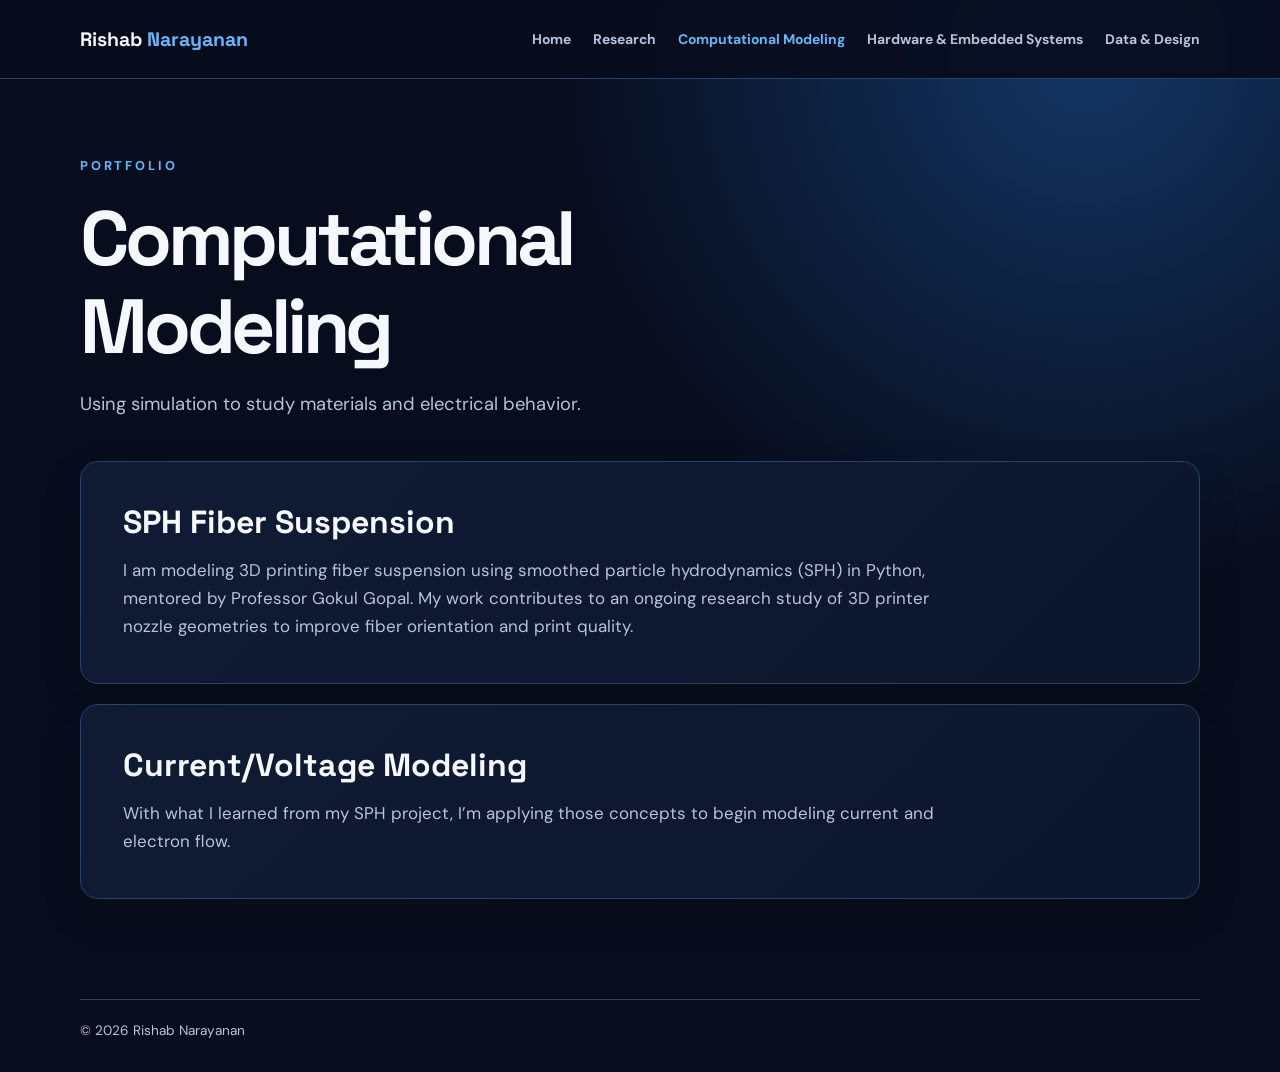
==== computational-modeling.html @ 73a9d841 "Initial commit" ====
<!doctype html>
<html lang="en">
<head>
  <meta charset="utf-8">
  <meta name="viewport" content="width=device-width, initial-scale=1">
  <meta name="description" content="Rishab Narayanan's portfolio: research, computational modeling, hardware, and data projects.">
  <title>Computational Modeling | Rishab Narayanan</title>
  <link rel="stylesheet" href="style.css">
</head>
<body>
  <header class="site-header"><div class="header-inner">
    <a class="brand" href="index.html">Rishab <span>Narayanan</span></a>
    <button class="menu-toggle" type="button" aria-expanded="false" aria-controls="site-nav" aria-label="Open navigation">☰</button>
    <nav class="site-nav" id="site-nav" aria-label="Main navigation"><a href="index.html">Home</a><a href="research.html">Research</a><a href="computational-modeling.html" class="active" aria-current="page">Computational Modeling</a><a href="hardware-embedded.html">Hardware &amp; Embedded Systems</a><a href="data-design.html">Data &amp; Design</a></nav>
  </div></header>
  <main class="page-main"><div class="wrap"><div class="page-intro"><p class="eyebrow">Portfolio</p><h1>Computational Modeling</h1><p>Using simulation to study materials and electrical behavior.</p></div><div class="card-list"><article class="card"><h2>SPH Fiber Suspension</h2><p>I am modeling 3D printing fiber suspension using smoothed particle hydrodynamics (SPH) in Python, mentored by Professor Gokul Gopal. My work contributes to an ongoing research study of 3D printer nozzle geometries to improve fiber orientation and print quality.</p></article><article class="card"><h2>Current/Voltage Modeling</h2><p>With what I learned from my SPH project, I’m applying those concepts to begin modeling current and electron flow.</p></article></div></div></main>
  <footer class="site-footer wrap">© 2026 Rishab Narayanan</footer>
  <script src="script.js"></script>
</body>
</html>
---- style.css ----
@import url('https://fonts.googleapis.com/css2?family=DM+Sans:wght@400;500;600;700&family=Space+Grotesk:wght@500;600;700&display=swap');
:root{color-scheme:dark;--bg:#080d1d;--panel:#101b34;--panel-2:#132545;--text:#f5f8ff;--muted:#b5c4dc;--blue:#66b8ff;--line:#294268}
*{box-sizing:border-box}
html{scroll-behavior:smooth}
body{margin:0;background:radial-gradient(circle at 85% 5%,#133563 0,transparent 36%),var(--bg);color:var(--text);font-family:'DM Sans',Arial,sans-serif;line-height:1.65}
a{color:inherit}
a:focus-visible,button:focus-visible{outline:3px solid var(--blue);outline-offset:4px}
.wrap,.header-inner{width:min(1120px,calc(100% - 48px));margin-inline:auto}
.site-header{position:sticky;top:0;z-index:10;background:#080d1de8;border-bottom:1px solid var(--line);backdrop-filter:blur(12px)}
.header-inner{min-height:78px;display:flex;align-items:center;justify-content:space-between;gap:28px}
.brand{font:700 1.22rem 'Space Grotesk',sans-serif;text-decoration:none;white-space:nowrap}
.brand span,h1 span{color:var(--blue)}
.site-nav{display:flex;align-items:center;gap:22px}
.site-nav a{font-size:.87rem;font-weight:700;color:var(--muted);text-decoration:none;white-space:nowrap}
.site-nav a:hover,.site-nav a.active{color:var(--blue)}
.menu-toggle{display:none;background:none;border:1px solid var(--line);border-radius:8px;color:var(--text);font-size:1.4rem;padding:3px 12px;cursor:pointer}
.home-main{min-height:calc(100vh - 145px);display:flex;align-items:center}
.hero{padding-block:90px 110px}
.eyebrow{color:var(--blue);text-transform:uppercase;letter-spacing:.22em;font-size:.8rem;font-weight:700;margin:0 0 18px}
h1,h2,h3{font-family:'Space Grotesk',sans-serif;line-height:1.15}
h1{font-size:clamp(3.5rem,9vw,7rem);letter-spacing:-.065em;margin:0 0 28px}
.hero-copy{font-size:clamp(1.1rem,2vw,1.35rem);max-width:730px;color:var(--muted);margin:0 0 28px}
.social-links{display:flex;flex-wrap:wrap;gap:14px}
.social-links a{display:inline-flex;align-items:center;gap:10px;border:1px solid var(--line);background:var(--panel);border-radius:12px;padding:11px 17px;text-decoration:none;font-weight:700;transition:background .2s,border-color .2s,transform .2s}
.social-links a:hover{background:var(--panel-2);border-color:var(--blue);transform:translateY(-2px)}
.social-links svg{width:20px;height:20px;fill:var(--blue)}
.explore{margin-top:80px;padding-top:23px;border-top:1px solid var(--line);display:grid;grid-template-columns:160px 1fr;gap:24px;color:var(--muted)}
.explore>span{font-size:.85rem;text-transform:uppercase;letter-spacing:.12em;font-weight:700}
.explore>div{display:flex;flex-wrap:wrap;gap:12px 26px}
.explore a{color:var(--text);text-decoration:none;font-weight:700}
.explore a:hover{color:var(--blue)}
.page-main{min-height:calc(100vh - 145px);padding-block:76px 100px}
.page-intro{max-width:760px;margin-bottom:42px}
.page-intro h1{font-size:clamp(2.7rem,6vw,5rem);letter-spacing:-.055em;margin-bottom:18px}
.page-intro p:last-child{color:var(--muted);font-size:1.15rem;margin:0}
.card-list{display:grid;gap:20px}
.card{background:linear-gradient(135deg,var(--panel),#0c172d);border:1px solid var(--line);border-radius:18px;padding:clamp(25px,4vw,42px);box-shadow:0 16px 40px #0002}
.card h2{font-size:clamp(1.5rem,3vw,2rem);margin:0 0 16px}
.card p{color:var(--muted);font-size:1.06rem;max-width:850px;margin:0}
.site-footer{padding-block:20px 30px;border-top:1px solid var(--line);color:var(--muted);font-size:.85rem}
@media(max-width:960px){.header-inner{flex-wrap:wrap;padding-block:16px}.menu-toggle{display:block}.site-nav{display:none;width:100%;flex-direction:column;align-items:flex-start;gap:0;padding:10px 0}.site-nav.open{display:flex}.site-nav a{width:100%;padding:10px 0;white-space:normal}.explore{grid-template-columns:1fr}}
@media(max-width:600px){.wrap,.header-inner{width:min(100% - 32px,1120px)}.hero{padding-block:70px}.explore{margin-top:65px}.page-main{padding-block:58px 75px}}
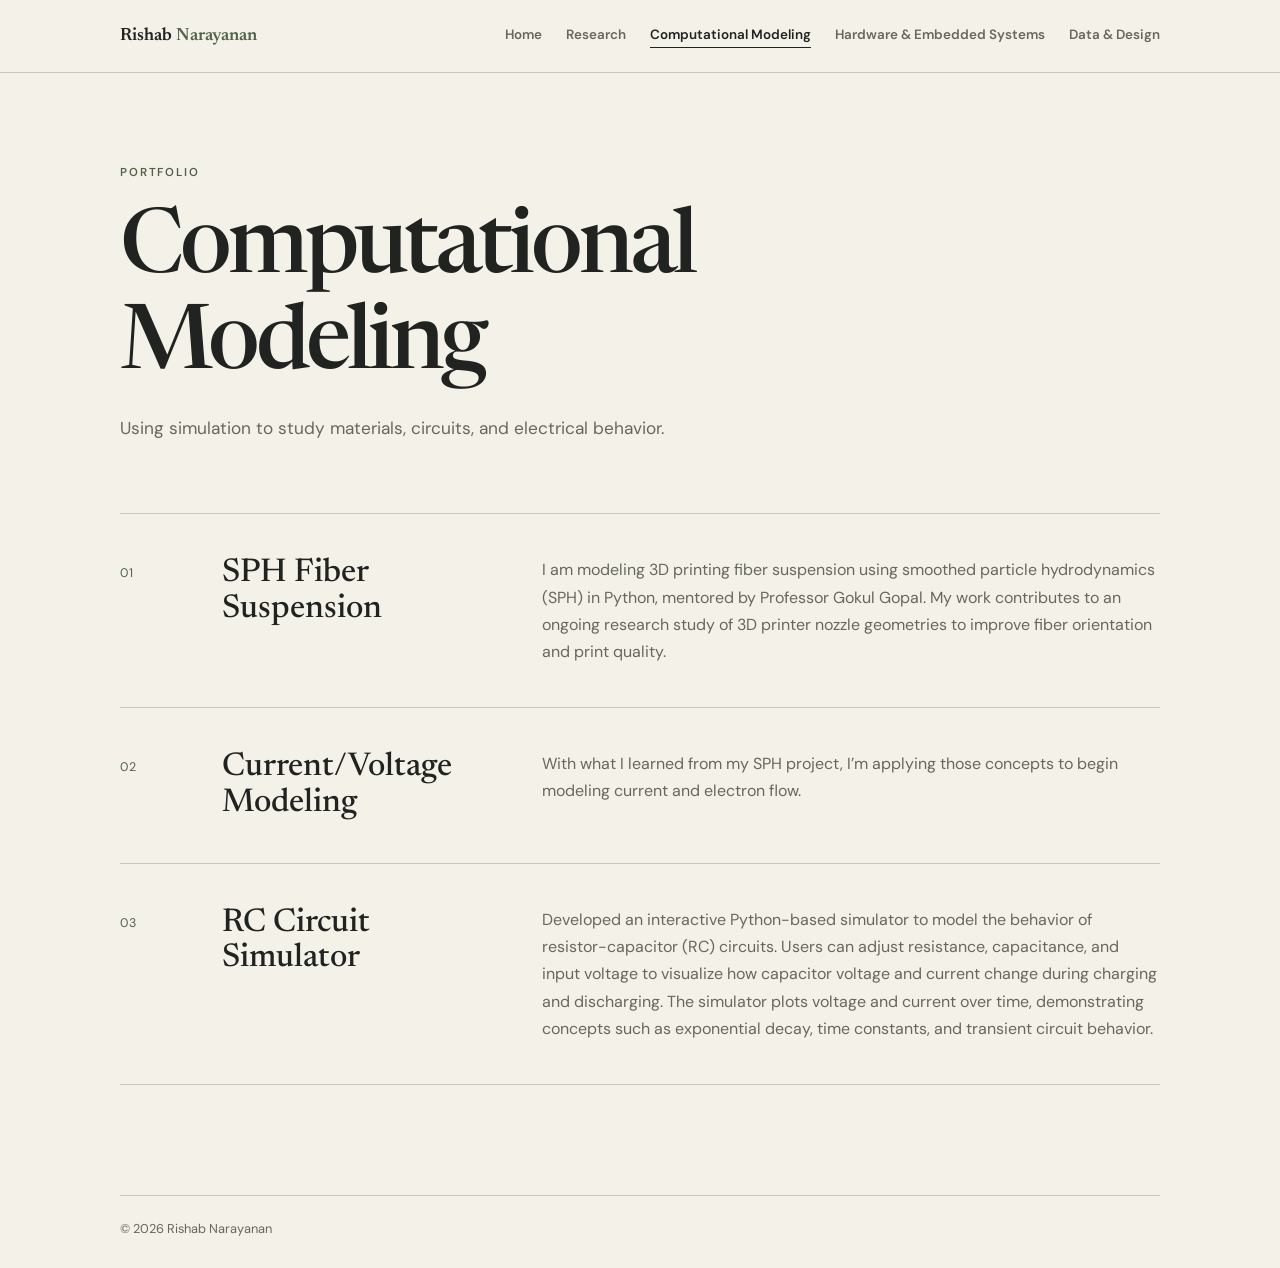
==== commit 8c2069ab: "Updated website" ====
--- a/computational-modeling.html
+++ b/computational-modeling.html
@@ -13,7 +13,7 @@
     <button class="menu-toggle" type="button" aria-expanded="false" aria-controls="site-nav" aria-label="Open navigation">☰</button>
     <nav class="site-nav" id="site-nav" aria-label="Main navigation"><a href="index.html">Home</a><a href="research.html">Research</a><a href="computational-modeling.html" class="active" aria-current="page">Computational Modeling</a><a href="hardware-embedded.html">Hardware &amp; Embedded Systems</a><a href="data-design.html">Data &amp; Design</a></nav>
   </div></header>
-  <main class="page-main"><div class="wrap"><div class="page-intro"><p class="eyebrow">Portfolio</p><h1>Computational Modeling</h1><p>Using simulation to study materials and electrical behavior.</p></div><div class="card-list"><article class="card"><h2>SPH Fiber Suspension</h2><p>I am modeling 3D printing fiber suspension using smoothed particle hydrodynamics (SPH) in Python, mentored by Professor Gokul Gopal. My work contributes to an ongoing research study of 3D printer nozzle geometries to improve fiber orientation and print quality.</p></article><article class="card"><h2>Current/Voltage Modeling</h2><p>With what I learned from my SPH project, I’m applying those concepts to begin modeling current and electron flow.</p></article></div></div></main>
+  <main class="page-main"><div class="wrap"><div class="page-intro"><p class="eyebrow">Portfolio</p><h1>Computational Modeling</h1><p>Using simulation to study materials, circuits, and electrical behavior.</p></div><div class="card-list"><article class="card"><h2>SPH Fiber Suspension</h2><p>I am modeling 3D printing fiber suspension using smoothed particle hydrodynamics (SPH) in Python, mentored by Professor Gokul Gopal. My work contributes to an ongoing research study of 3D printer nozzle geometries to improve fiber orientation and print quality.</p></article><article class="card"><h2>Current/Voltage Modeling</h2><p>With what I learned from my SPH project, I’m applying those concepts to begin modeling current and electron flow.</p></article><article class="card"><h2>RC Circuit Simulator</h2><p>Developed an interactive Python-based simulator to model the behavior of resistor-capacitor (RC) circuits. Users can adjust resistance, capacitance, and input voltage to visualize how capacitor voltage and current change during charging and discharging. The simulator plots voltage and current over time, demonstrating concepts such as exponential decay, time constants, and transient circuit behavior.</p></article></div></div></main>
   <footer class="site-footer wrap">© 2026 Rishab Narayanan</footer>
   <script src="script.js"></script>
 </body>
--- a/style.css
+++ b/style.css
@@ -1,42 +1,22 @@
-@import url('https://fonts.googleapis.com/css2?family=DM+Sans:wght@400;500;600;700&family=Space+Grotesk:wght@500;600;700&display=swap');
-:root{color-scheme:dark;--bg:#080d1d;--panel:#101b34;--panel-2:#132545;--text:#f5f8ff;--muted:#b5c4dc;--blue:#66b8ff;--line:#294268}
-*{box-sizing:border-box}
-html{scroll-behavior:smooth}
-body{margin:0;background:radial-gradient(circle at 85% 5%,#133563 0,transparent 36%),var(--bg);color:var(--text);font-family:'DM Sans',Arial,sans-serif;line-height:1.65}
-a{color:inherit}
-a:focus-visible,button:focus-visible{outline:3px solid var(--blue);outline-offset:4px}
-.wrap,.header-inner{width:min(1120px,calc(100% - 48px));margin-inline:auto}
-.site-header{position:sticky;top:0;z-index:10;background:#080d1de8;border-bottom:1px solid var(--line);backdrop-filter:blur(12px)}
-.header-inner{min-height:78px;display:flex;align-items:center;justify-content:space-between;gap:28px}
-.brand{font:700 1.22rem 'Space Grotesk',sans-serif;text-decoration:none;white-space:nowrap}
-.brand span,h1 span{color:var(--blue)}
-.site-nav{display:flex;align-items:center;gap:22px}
-.site-nav a{font-size:.87rem;font-weight:700;color:var(--muted);text-decoration:none;white-space:nowrap}
-.site-nav a:hover,.site-nav a.active{color:var(--blue)}
-.menu-toggle{display:none;background:none;border:1px solid var(--line);border-radius:8px;color:var(--text);font-size:1.4rem;padding:3px 12px;cursor:pointer}
-.home-main{min-height:calc(100vh - 145px);display:flex;align-items:center}
-.hero{padding-block:90px 110px}
-.eyebrow{color:var(--blue);text-transform:uppercase;letter-spacing:.22em;font-size:.8rem;font-weight:700;margin:0 0 18px}
-h1,h2,h3{font-family:'Space Grotesk',sans-serif;line-height:1.15}
-h1{font-size:clamp(3.5rem,9vw,7rem);letter-spacing:-.065em;margin:0 0 28px}
-.hero-copy{font-size:clamp(1.1rem,2vw,1.35rem);max-width:730px;color:var(--muted);margin:0 0 28px}
-.social-links{display:flex;flex-wrap:wrap;gap:14px}
-.social-links a{display:inline-flex;align-items:center;gap:10px;border:1px solid var(--line);background:var(--panel);border-radius:12px;padding:11px 17px;text-decoration:none;font-weight:700;transition:background .2s,border-color .2s,transform .2s}
-.social-links a:hover{background:var(--panel-2);border-color:var(--blue);transform:translateY(-2px)}
-.social-links svg{width:20px;height:20px;fill:var(--blue)}
-.explore{margin-top:80px;padding-top:23px;border-top:1px solid var(--line);display:grid;grid-template-columns:160px 1fr;gap:24px;color:var(--muted)}
-.explore>span{font-size:.85rem;text-transform:uppercase;letter-spacing:.12em;font-weight:700}
-.explore>div{display:flex;flex-wrap:wrap;gap:12px 26px}
-.explore a{color:var(--text);text-decoration:none;font-weight:700}
-.explore a:hover{color:var(--blue)}
-.page-main{min-height:calc(100vh - 145px);padding-block:76px 100px}
-.page-intro{max-width:760px;margin-bottom:42px}
-.page-intro h1{font-size:clamp(2.7rem,6vw,5rem);letter-spacing:-.055em;margin-bottom:18px}
-.page-intro p:last-child{color:var(--muted);font-size:1.15rem;margin:0}
-.card-list{display:grid;gap:20px}
-.card{background:linear-gradient(135deg,var(--panel),#0c172d);border:1px solid var(--line);border-radius:18px;padding:clamp(25px,4vw,42px);box-shadow:0 16px 40px #0002}
-.card h2{font-size:clamp(1.5rem,3vw,2rem);margin:0 0 16px}
-.card p{color:var(--muted);font-size:1.06rem;max-width:850px;margin:0}
-.site-footer{padding-block:20px 30px;border-top:1px solid var(--line);color:var(--muted);font-size:.85rem}
-@media(max-width:960px){.header-inner{flex-wrap:wrap;padding-block:16px}.menu-toggle{display:block}.site-nav{display:none;width:100%;flex-direction:column;align-items:flex-start;gap:0;padding:10px 0}.site-nav.open{display:flex}.site-nav a{width:100%;padding:10px 0;white-space:normal}.explore{grid-template-columns:1fr}}
-@media(max-width:600px){.wrap,.header-inner{width:min(100% - 32px,1120px)}.hero{padding-block:70px}.explore{margin-top:65px}.page-main{padding-block:58px 75px}}
+@import url('https://fonts.googleapis.com/css2?family=DM+Sans:wght@400;500;600&family=Newsreader:opsz,wght@6..72,500;6..72,600&display=swap');
+:root{color-scheme:light;--background:#f4f1e9;--surface:#ebe7dc;--text:#20231f;--muted:#66685f;--accent:#52634b;--line:#cbc7ba}
+*{box-sizing:border-box}html{scroll-behavior:smooth}
+body{margin:0;background:var(--background);color:var(--text);font-family:"DM Sans",Arial,sans-serif;font-size:16px;line-height:1.7}
+a{color:inherit}a:focus-visible,button:focus-visible{outline:2px solid var(--accent);outline-offset:4px}
+.wrap,.header-inner{width:min(1040px,calc(100% - 48px));margin-inline:auto}
+.site-header{position:sticky;top:0;z-index:10;background:rgb(244 241 233 / 94%);border-bottom:1px solid var(--line);backdrop-filter:blur(10px)}
+.header-inner{min-height:72px;display:flex;align-items:center;justify-content:space-between;gap:28px}
+.brand{font:600 1.12rem "Newsreader",Georgia,serif;text-decoration:none;white-space:nowrap}.brand span{color:var(--accent)}
+.site-nav{display:flex;align-items:center;gap:24px}.site-nav a{color:var(--muted);font-size:.84rem;font-weight:600;text-decoration:none;white-space:nowrap;border-bottom:1px solid transparent}.site-nav a:hover,.site-nav a.active{color:var(--text);border-color:var(--text)}
+.menu-toggle{display:none;background:transparent;border:1px solid var(--line);color:var(--text);border-radius:3px;font-size:1.2rem;padding:4px 10px;cursor:pointer}
+.home-main{min-height:calc(100vh - 132px);display:flex;align-items:center}.hero{padding-block:112px 96px}
+.eyebrow{color:var(--accent);text-transform:uppercase;letter-spacing:.16em;font-size:.72rem;font-weight:600;margin:0 0 20px}
+h1,h2{font-family:"Newsreader",Georgia,serif;font-weight:500;line-height:1.08}h1{font-size:clamp(3.5rem,9vw,6.8rem);letter-spacing:-.045em;margin:0 0 28px}
+.hero-copy{font-size:clamp(1.1rem,2vw,1.3rem);max-width:620px;color:var(--muted);margin:0 0 32px}
+.social-links{display:flex;flex-wrap:wrap;gap:20px}.social-links a{display:inline-flex;align-items:center;gap:8px;color:var(--text);text-decoration:none;font-size:.92rem;font-weight:600;border-bottom:1px solid var(--text);padding-bottom:2px}.social-links a:hover{color:var(--accent);border-color:var(--accent)}.social-links svg{width:17px;height:17px;fill:currentColor}
+.explore{margin-top:96px;padding-top:22px;border-top:1px solid var(--line);display:grid;grid-template-columns:150px 1fr;gap:24px;color:var(--muted)}.explore>span{font-size:.72rem;text-transform:uppercase;letter-spacing:.14em;font-weight:600}.explore>div{display:flex;flex-wrap:wrap;gap:10px 28px}.explore a{color:var(--text);text-decoration:none;font-size:.9rem}.explore a:hover{color:var(--accent)}
+.page-main{min-height:calc(100vh - 132px);padding-block:90px 110px}.page-intro{max-width:700px;margin-bottom:70px}.page-intro h1{font-size:clamp(3.2rem,7vw,5.6rem);margin:0 0 18px}.page-intro p:last-child{color:var(--muted);font-size:1.08rem;margin:0}
+.card-list{border-top:1px solid var(--line);counter-reset:project}.card{counter-increment:project;display:grid;grid-template-columns:72px minmax(210px,290px) 1fr;gap:30px;padding:42px 0;border-bottom:1px solid var(--line)}.card::before{content:counter(project,decimal-leading-zero);color:var(--accent);font-size:.78rem;letter-spacing:.12em;padding-top:7px}.card h2{font-size:clamp(1.55rem,3vw,2.05rem);margin:0}.card p{color:var(--muted);margin:0;max-width:620px}
+.site-footer{padding-block:22px 28px;border-top:1px solid var(--line);color:var(--muted);font-size:.8rem}
+@media(max-width:960px){.header-inner{flex-wrap:wrap;padding-block:15px}.menu-toggle{display:block}.site-nav{display:none;width:100%;flex-direction:column;align-items:flex-start;gap:0;padding:8px 0}.site-nav.open{display:flex}.site-nav a{width:100%;padding:9px 0;white-space:normal;border:0}.site-nav a.active{color:var(--accent)}.explore{grid-template-columns:1fr}.card{grid-template-columns:45px 1fr;gap:12px 20px}.card p{grid-column:2}}
+@media(max-width:600px){.wrap,.header-inner{width:min(100% - 32px,1040px)}.hero{padding-block:78px}.explore{margin-top:70px}.page-main{padding-block:65px 80px}.page-intro{margin-bottom:45px}.card{grid-template-columns:1fr;padding:32px 0}.card p{grid-column:1}}
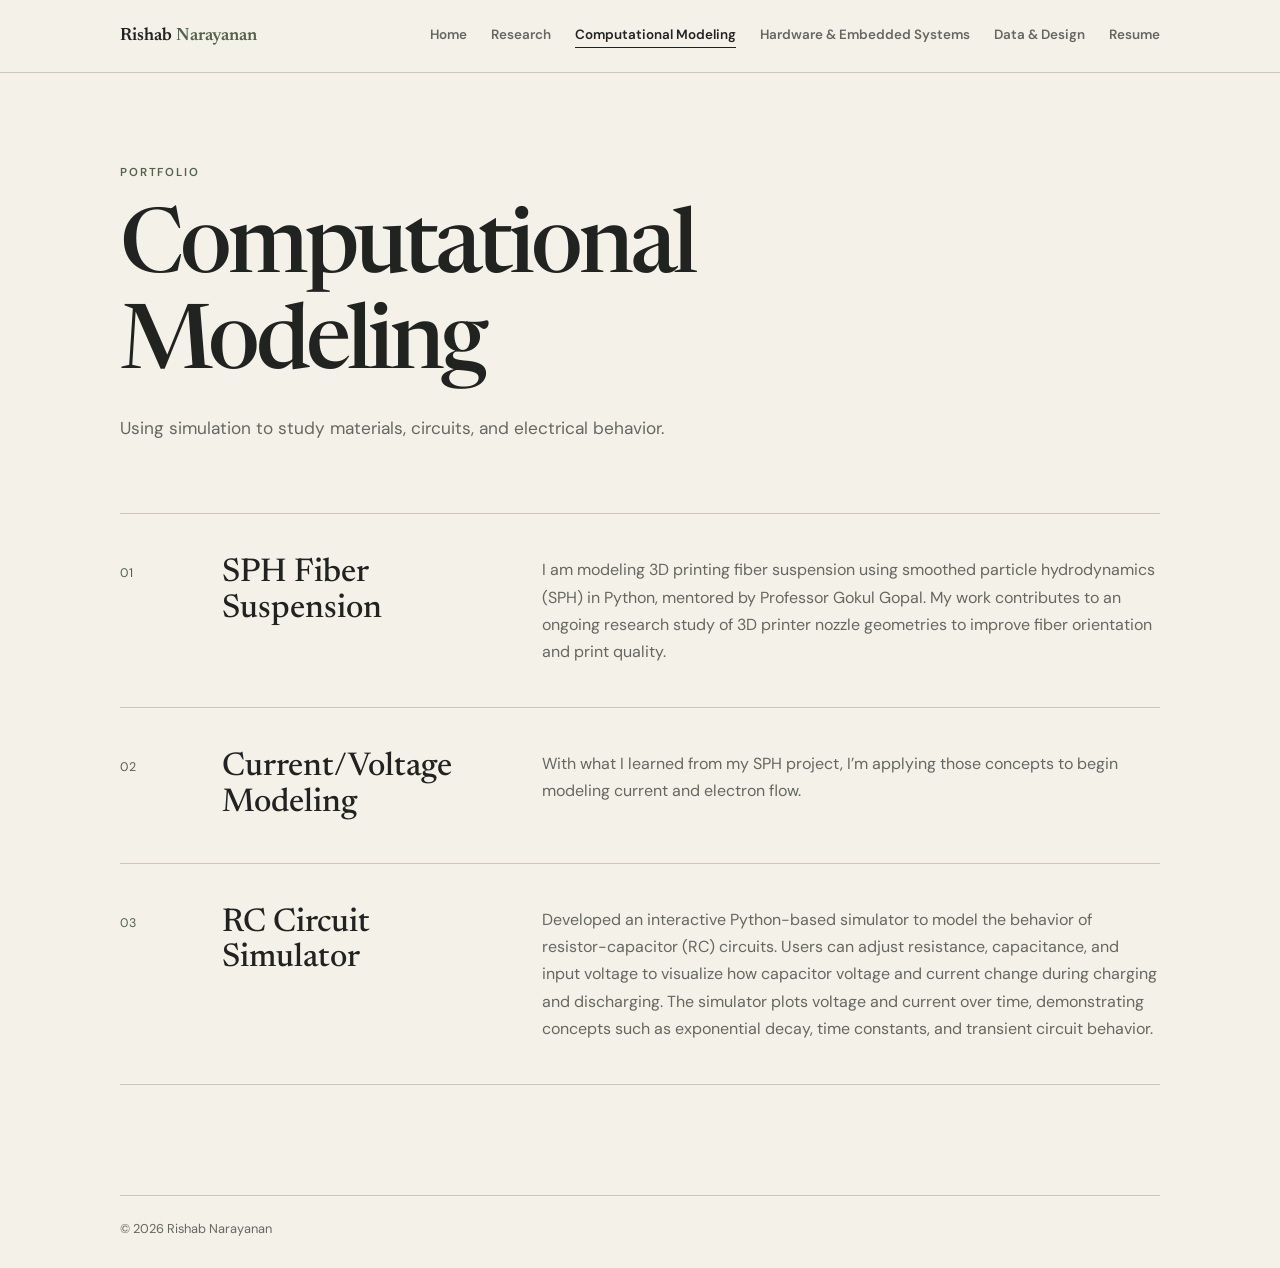
==== commit b0d022ea: "with resume" ====
--- a/computational-modeling.html
+++ b/computational-modeling.html
@@ -11,7 +11,7 @@
   <header class="site-header"><div class="header-inner">
     <a class="brand" href="index.html">Rishab <span>Narayanan</span></a>
     <button class="menu-toggle" type="button" aria-expanded="false" aria-controls="site-nav" aria-label="Open navigation">☰</button>
-    <nav class="site-nav" id="site-nav" aria-label="Main navigation"><a href="index.html">Home</a><a href="research.html">Research</a><a href="computational-modeling.html" class="active" aria-current="page">Computational Modeling</a><a href="hardware-embedded.html">Hardware &amp; Embedded Systems</a><a href="data-design.html">Data &amp; Design</a></nav>
+    <nav class="site-nav" id="site-nav" aria-label="Main navigation"><a href="index.html">Home</a><a href="research.html">Research</a><a href="computational-modeling.html" class="active" aria-current="page">Computational Modeling</a><a href="hardware-embedded.html">Hardware &amp; Embedded Systems</a><a href="data-design.html">Data &amp; Design</a><a href="assets/rishab-narayanan-resume.pdf" target="_blank" rel="noopener noreferrer">Resume</a></nav>
   </div></header>
   <main class="page-main"><div class="wrap"><div class="page-intro"><p class="eyebrow">Portfolio</p><h1>Computational Modeling</h1><p>Using simulation to study materials, circuits, and electrical behavior.</p></div><div class="card-list"><article class="card"><h2>SPH Fiber Suspension</h2><p>I am modeling 3D printing fiber suspension using smoothed particle hydrodynamics (SPH) in Python, mentored by Professor Gokul Gopal. My work contributes to an ongoing research study of 3D printer nozzle geometries to improve fiber orientation and print quality.</p></article><article class="card"><h2>Current/Voltage Modeling</h2><p>With what I learned from my SPH project, I’m applying those concepts to begin modeling current and electron flow.</p></article><article class="card"><h2>RC Circuit Simulator</h2><p>Developed an interactive Python-based simulator to model the behavior of resistor-capacitor (RC) circuits. Users can adjust resistance, capacitance, and input voltage to visualize how capacitor voltage and current change during charging and discharging. The simulator plots voltage and current over time, demonstrating concepts such as exponential decay, time constants, and transient circuit behavior.</p></article></div></div></main>
   <footer class="site-footer wrap">© 2026 Rishab Narayanan</footer>
